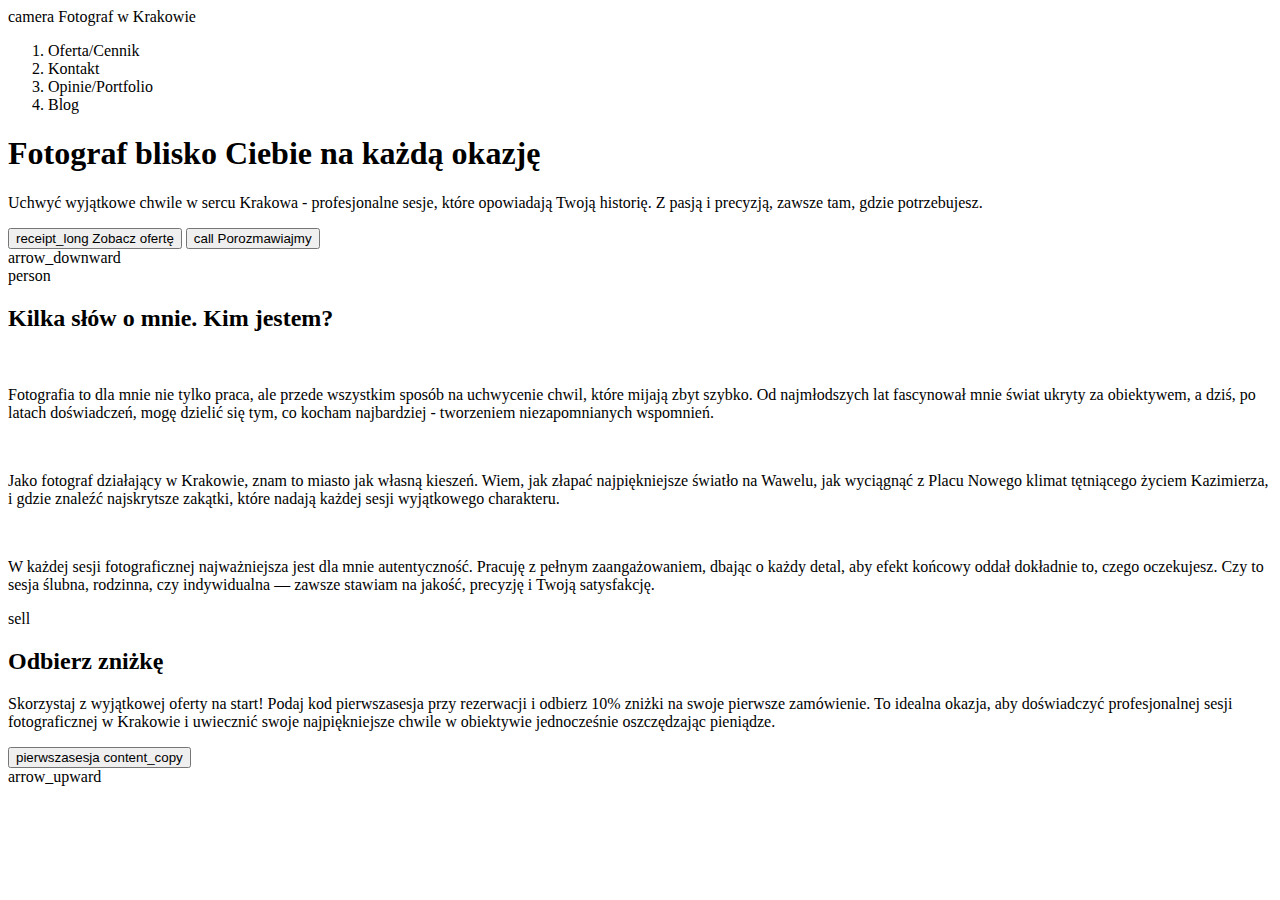
==== index.html @ c3c0aa63 "Stworzenie schematu witryny" ====
<!DOCTYPE html>
<html lang="pl-PL">
<head>
    <meta charset="UTF-8">
    <meta name="viewport" content="width=device-width, initial-scale=1.0">
    <meta name="description" content="">
    <meta http-equiv="X-UA-Compatible" content="ie=edge">
    <meta name="keywords" content="">
    <meta name="author" content="">
    <meta name="robots" content="index, follow">
    <meta name="theme-color" content="">
    <title>Document</title>
</head>
<body>
    <div class="container">
        <header class="header">
            <span class="icon">camera</span>
            <span class="title">Fotograf w Krakowie</span>
        </header>
        <nav class="menu">
            <ol>
                <li class="item">Oferta/Cennik</li>
                <li class="item">Kontakt</li>
                <li class="item">Opinie/Portfolio</li>
                <li class="item">Blog</li>
            </ol>
        </nav>
        <main>
            <section class="landing">
                <h1 class="heading">Fotograf blisko Ciebie na każdą okazję</h1>
                <p class="lead">Uchwyć wyjątkowe chwile w sercu Krakowa - profesjonalne sesje, 
                które opowiadają Twoją historię. Z pasją i precyzją, zawsze tam, gdzie potrzebujesz.</p>
                <section class="buttons">
                    <button class="secondary">
                        <span class="icon">receipt_long</span>
                        <span class="cta">Zobacz ofertę</span>
                    </button>
                    <button class="primary">
                        <span class="icon">call</span>
                        <span class="cta">Porozmawiajmy</span>
                    </button>
                </section>
            </section>
            <section class="divider">arrow_downward</section>
            <section class="about">
                <header class="subheader">
                    <span class="icon">person</span>
                    <h2 class="heading">Kilka słów o mnie. Kim jestem?</h2>
                </header>
                <img src="" alt="" class="photo">
                <p class="text">Fotografia to dla mnie nie tylko praca, ale przede wszystkim sposób na uchwycenie chwil, 
                które mijają zbyt szybko. Od najmłodszych lat fascynował mnie świat ukryty za obiektywem, a dziś, 
                po latach doświadczeń, mogę dzielić się tym, co kocham najbardziej - tworzeniem niezapomnianych wspomnień.</p>
                <img src="" alt="" class="photo">
                <p class="text">Jako fotograf działający w Krakowie, znam to miasto jak własną kieszeń. Wiem, 
                jak złapać najpiękniejsze światło na Wawelu, jak wyciągnąć z Placu Nowego klimat tętniącego życiem Kazimierza, 
                i gdzie znaleźć najskrytsze zakątki, które nadają każdej sesji wyjątkowego charakteru.</p>
                <img src="" alt="" class="photo">
                <p class="text">W każdej sesji fotograficznej najważniejsza jest dla mnie autentyczność. 
                Pracuję z pełnym zaangażowaniem, dbając o każdy detal, aby efekt końcowy oddał dokładnie to, czego oczekujesz. 
                Czy to sesja ślubna, rodzinna, czy indywidualna — zawsze stawiam na jakość, precyzję i Twoją satysfakcję.</p>
            </section>
            <section class="discount">
                <header class="subheader">
                    <span class="icon">sell</span>
                    <h2 class="heading">Odbierz zniżkę</h2>
                </header>
                <p class="text">Skorzystaj z wyjątkowej oferty na start! Podaj kod <span class="code">pierwszasesja</span> 
                przy rezerwacji i odbierz 10% zniżki na swoje pierwsze zamówienie. To idealna okazja, 
                aby doświadczyć profesjonalnej sesji fotograficznej w Krakowie i uwiecznić swoje najpiękniejsze chwile 
                w obiektywie jednocześnie oszczędzając pieniądze.</p>
                <button class="primary">
                    <span class="cta">pierwszasesja</span>
                    <span class="icon">content_copy</span>
                </button>
            </section>
        </main>
        <footer class="footer">arrow_upward</footer>
    </div>
</body>
</html>
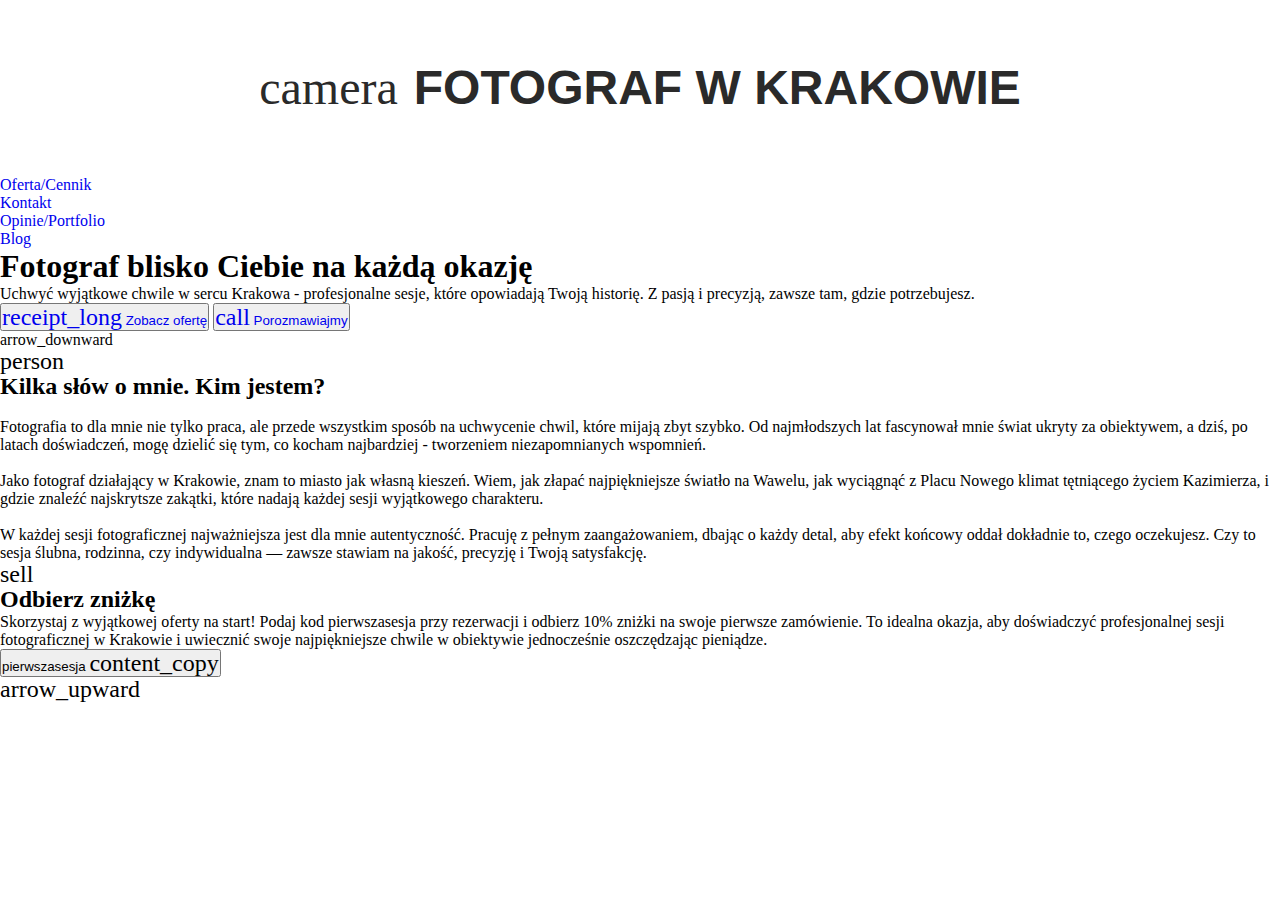
==== commit 7d7c393c: "Dodanie linków, czcionek i styli" ====
--- a/index.html
+++ b/index.html
@@ -9,20 +9,31 @@
     <meta name="author" content="">
     <meta name="robots" content="index, follow">
     <meta name="theme-color" content="">
-    <title>Document</title>
-</head>
+    <title>Fotograf w Krakowie - Fotograf blisko Ciebie na każdą okazję</title>
+    <link rel="stylesheet" href="main.css">
+    </head>
 <body>
     <div class="container">
-        <header class="header">
-            <span class="icon">camera</span>
-            <span class="title">Fotograf w Krakowie</span>
+        <header>
+            <a href="index.html" class="header link">
+                <span class="icon">camera</span>
+                <span class="title open-sans-semibold">Fotograf w Krakowie</span>
+            </a>
         </header>
         <nav class="menu">
             <ol>
-                <li class="item">Oferta/Cennik</li>
-                <li class="item">Kontakt</li>
-                <li class="item">Opinie/Portfolio</li>
-                <li class="item">Blog</li>
+                <li class="item">
+                    <a href="cennik.html" class="link">Oferta/Cennik</a>
+                </li>
+                <li class="item">
+                    <a href="kontakt.html" class="link">Kontakt</a>
+                </li>
+                <li class="item">
+                    <a href="opinie.html" class="link">Opinie/Portfolio</a>
+                </li>
+                <li class="item">
+                    <a href="blog.html" class="link">Blog</a>
+                </li>
             </ol>
         </nav>
         <main>
@@ -32,12 +43,16 @@
                 które opowiadają Twoją historię. Z pasją i precyzją, zawsze tam, gdzie potrzebujesz.</p>
                 <section class="buttons">
                     <button class="secondary">
-                        <span class="icon">receipt_long</span>
-                        <span class="cta">Zobacz ofertę</span>
+                        <a href="cennik.html" class="link">
+                            <span class="icon">receipt_long</span>
+                            <span class="cta">Zobacz ofertę</span>
+                        </a>
                     </button>
                     <button class="primary">
-                        <span class="icon">call</span>
-                        <span class="cta">Porozmawiajmy</span>
+                        <a href="kontakt.html" class="link">
+                            <span class="icon">call</span>
+                            <span class="cta">Porozmawiajmy</span>
+                        </a>
                     </button>
                 </section>
             </section>
@@ -60,7 +75,7 @@
                 Pracuję z pełnym zaangażowaniem, dbając o każdy detal, aby efekt końcowy oddał dokładnie to, czego oczekujesz. 
                 Czy to sesja ślubna, rodzinna, czy indywidualna — zawsze stawiam na jakość, precyzję i Twoją satysfakcję.</p>
             </section>
-            <section class="discount">
+            <section class="incentive">
                 <header class="subheader">
                     <span class="icon">sell</span>
                     <h2 class="heading">Odbierz zniżkę</h2>
@@ -75,7 +90,7 @@
                 </button>
             </section>
         </main>
-        <footer class="footer">arrow_upward</footer>
+        <footer class="icon">arrow_upward</footer>
     </div>
 </body>
 </html>
--- a/main.css
+++ b/main.css
@@ -0,0 +1,124 @@
+/******** CZCIONKI ********/
+
+/* Awaryjnie */
+@font-face {
+  font-family: 'Material Symbols Outlined';
+  font-style: normal;
+  font-weight: 100 700;
+  src: url(https://fonts.gstatic.com/s/materialsymbolsoutlined/v213/kJEhBvYX7BgnkSrUwT8OhrdQw4oELdPIeeII9v6oFsI.woff2) 
+    format('woff2');
+}
+
+/* Alfabet łaciński rozszerzony */
+@font-face {
+  font-family: 'Open Sans';
+  font-style: normal;
+  font-weight: 300 800;
+  font-stretch: 100%;
+  font-display: swap;
+  src: url(https://fonts.gstatic.com/s/opensans/v40/memvYaGs126MiZpBA-UvWbX2vVnXBbObj2OVTSGmu1aB.woff2) format('woff2');
+  unicode-range: U+0100-02BA, U+02BD-02C5, U+02C7-02CC, U+02CE-02D7, U+02DD-02FF, U+0304, U+0308, U+0329, U+1D00-1DBF, 
+    U+1E00-1E9F, U+1EF2-1EFF, U+2020, U+20A0-20AB, U+20AD-20C0, U+2113, U+2C60-2C7F, U+A720-A7FF;
+}
+
+/* Alfabet łaciński */
+@font-face {
+  font-family: 'Open Sans';
+  font-style: normal;
+  font-weight: 300 800;
+  font-stretch: 100%;
+  font-display: swap;
+  src: url(https://fonts.gstatic.com/s/opensans/v40/memvYaGs126MiZpBA-UvWbX2vVnXBbObj2OVTS-muw.woff2) format('woff2');
+  unicode-range: U+0000-00FF, U+0131, U+0152-0153, U+02BB-02BC, U+02C6, U+02DA, U+02DC, U+0304, U+0308, U+0329, U+2000-206F, 
+    U+20AC, U+2122, U+2191, U+2193, U+2212, U+2215, U+FEFF, U+FFFD;
+}
+
+.icon {
+  font-family: 'Material Symbols Outlined';
+  font-weight: normal;
+  font-style: normal;
+  font-size: 24px;
+  line-height: 1;
+  letter-spacing: normal;
+  text-transform: none;
+  display: inline-block;
+  white-space: nowrap;
+  word-wrap: normal;
+  direction: ltr;
+  -webkit-font-feature-settings: 'liga';
+  font-feature-settings: 'liga';
+  -webkit-font-smoothing: antialiased;
+  font-variation-settings: 'FILL' 0, 'wght' 400, 'GRAD' 0, 'opsz' 40;
+  color: inherit
+}
+
+.open-sans-light {
+  font-family: "Open Sans", sans-serif;
+  font-optical-sizing: auto;
+  font-weight: 300;
+  font-style: normal;
+  font-variation-settings: "wdth" 100;
+}
+
+.open-sans-semibold {
+  font-family: "Open Sans", sans-serif;
+  font-optical-sizing: auto;
+  font-weight: 600;
+  font-style: normal;
+  font-variation-settings: "wdth" 100;
+}
+
+/********* NAGŁÓWEK *********/
+
+.header {
+    display: flex;
+    justify-content: center;
+    align-items: center;
+    padding: 40px 0;
+    column-gap: 16px;
+    margin: 0 8px;
+
+    .icon {
+        font-size: 48px;
+        color: #2a2a2a;
+    }
+}
+
+.title {
+    font-size: 48px;
+    line-height: 200%;
+    color: #2A2A2A;
+    text-transform: uppercase;
+}
+
+@media screen and (max-width: 768px) {
+    .header .icon {
+        font-size: 24px;
+    }
+
+    .title {
+        font-size: 24px;
+    }
+}
+
+@media screen and (max-width: 375px) {
+    .header .icon {
+        font-size: 16px;
+    }
+
+    .title {
+        font-size: 16px;
+    }
+}
+
+/* ********* INNE ********* */
+
+* {
+    box-sizing: border-box;
+    margin: 0;
+    padding: 0;
+}
+
+.link {
+    text-decoration: none;
+}
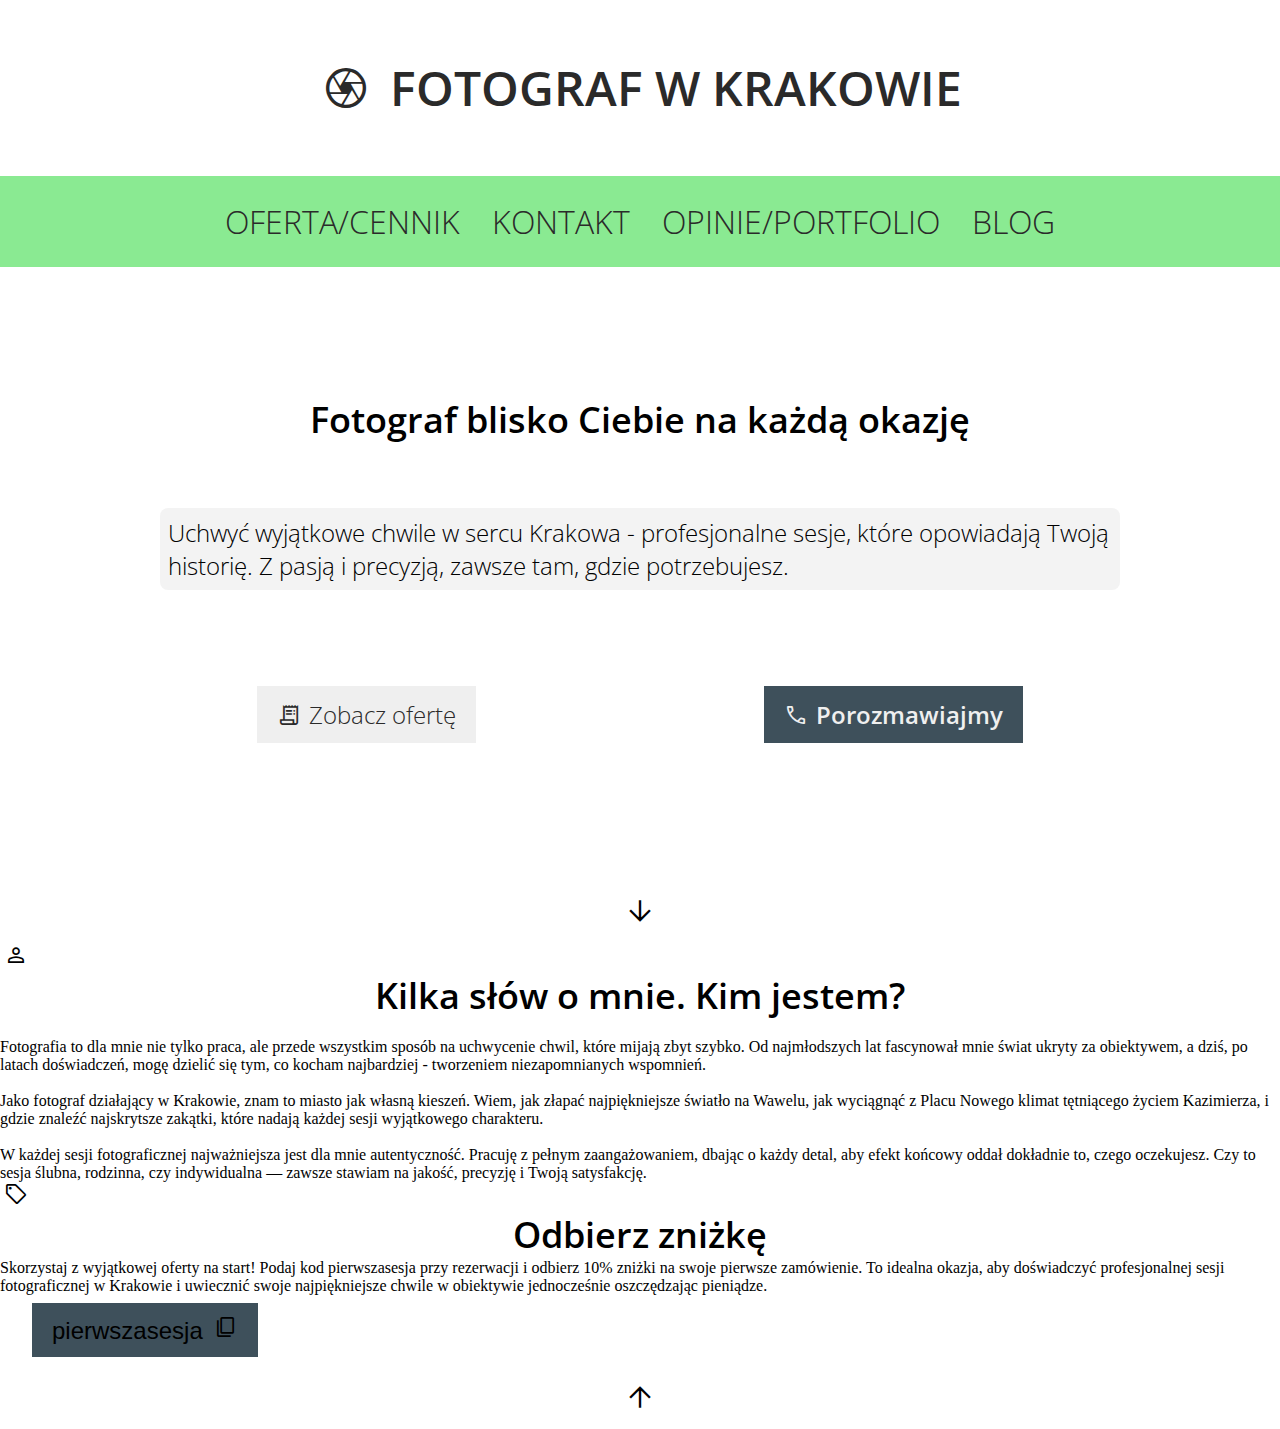
==== commit 32840dc5: "Dodanie stylów menu i landinga" ====
--- a/index.html
+++ b/index.html
@@ -20,8 +20,8 @@
                 <span class="title open-sans-semibold">Fotograf w Krakowie</span>
             </a>
         </header>
-        <nav class="menu">
-            <ol>
+        <nav>
+            <ol class="menu open-sans-light">
                 <li class="item">
                     <a href="cennik.html" class="link">Oferta/Cennik</a>
                 </li>
@@ -38,17 +38,17 @@
         </nav>
         <main>
             <section class="landing">
-                <h1 class="heading">Fotograf blisko Ciebie na każdą okazję</h1>
-                <p class="lead">Uchwyć wyjątkowe chwile w sercu Krakowa - profesjonalne sesje, 
+                <h1 class="heading open-sans-semibold">Fotograf blisko Ciebie na każdą okazję</h1>
+                <p class="lead open-sans-light">Uchwyć wyjątkowe chwile w sercu Krakowa - profesjonalne sesje, 
                 które opowiadają Twoją historię. Z pasją i precyzją, zawsze tam, gdzie potrzebujesz.</p>
                 <section class="buttons">
-                    <button class="secondary">
+                    <button class="secondary open-sans-light">
                         <a href="cennik.html" class="link">
                             <span class="icon">receipt_long</span>
                             <span class="cta">Zobacz ofertę</span>
                         </a>
                     </button>
-                    <button class="primary">
+                    <button class="primary open-sans-semibold">
                         <a href="kontakt.html" class="link">
                             <span class="icon">call</span>
                             <span class="cta">Porozmawiajmy</span>
@@ -56,11 +56,11 @@
                     </button>
                 </section>
             </section>
-            <section class="divider">arrow_downward</section>
+            <section class="divider icon">arrow_downward</section>
             <section class="about">
                 <header class="subheader">
                     <span class="icon">person</span>
-                    <h2 class="heading">Kilka słów o mnie. Kim jestem?</h2>
+                    <h2 class="heading open-sans-semibold">Kilka słów o mnie. Kim jestem?</h2>
                 </header>
                 <img src="" alt="" class="photo">
                 <p class="text">Fotografia to dla mnie nie tylko praca, ale przede wszystkim sposób na uchwycenie chwil, 
@@ -78,7 +78,7 @@
             <section class="incentive">
                 <header class="subheader">
                     <span class="icon">sell</span>
-                    <h2 class="heading">Odbierz zniżkę</h2>
+                    <h2 class="heading open-sans-semibold">Odbierz zniżkę</h2>
                 </header>
                 <p class="text">Skorzystaj z wyjątkowej oferty na start! Podaj kod <span class="code">pierwszasesja</span> 
                 przy rezerwacji i odbierz 10% zniżki na swoje pierwsze zamówienie. To idealna okazja, 
@@ -90,7 +90,7 @@
                 </button>
             </section>
         </main>
-        <footer class="icon">arrow_upward</footer>
+        <footer class="icon footer">arrow_upward</footer>
     </div>
 </body>
 </html>
--- a/main.css
+++ b/main.css
@@ -5,8 +5,7 @@
   font-family: 'Material Symbols Outlined';
   font-style: normal;
   font-weight: 100 700;
-  src: url(https://fonts.gstatic.com/s/materialsymbolsoutlined/v213/kJEhBvYX7BgnkSrUwT8OhrdQw4oELdPIeeII9v6oFsI.woff2) 
-    format('woff2');
+  src: url('./font/material-symbols-outlined.woff2') format('woff2');
 }
 
 /* Alfabet łaciński rozszerzony */
@@ -16,7 +15,7 @@
   font-weight: 300 800;
   font-stretch: 100%;
   font-display: swap;
-  src: url(https://fonts.gstatic.com/s/opensans/v40/memvYaGs126MiZpBA-UvWbX2vVnXBbObj2OVTSGmu1aB.woff2) format('woff2');
+  src: url('./font/open-sans-latin-extended.woff2') format('woff2');
   unicode-range: U+0100-02BA, U+02BD-02C5, U+02C7-02CC, U+02CE-02D7, U+02DD-02FF, U+0304, U+0308, U+0329, U+1D00-1DBF, 
     U+1E00-1E9F, U+1EF2-1EFF, U+2020, U+20A0-20AB, U+20AD-20C0, U+2113, U+2C60-2C7F, U+A720-A7FF;
 }
@@ -28,7 +27,7 @@
   font-weight: 300 800;
   font-stretch: 100%;
   font-display: swap;
-  src: url(https://fonts.gstatic.com/s/opensans/v40/memvYaGs126MiZpBA-UvWbX2vVnXBbObj2OVTS-muw.woff2) format('woff2');
+  src: url('./font/open-sans-latin.woff2') format('woff2');
   unicode-range: U+0000-00FF, U+0131, U+0152-0153, U+02BB-02BC, U+02C6, U+02DA, U+02DC, U+0304, U+0308, U+0329, U+2000-206F, 
     U+20AC, U+2122, U+2191, U+2193, U+2212, U+2215, U+FEFF, U+FFFD;
 }
@@ -111,6 +110,110 @@
     }
 }
 
+/*********** MENU ***********/
+
+.menu {
+    display: flex;
+    list-style-type: none;
+    justify-content: center;
+    background-color: #8AEA92;
+    flex-wrap: wrap;
+    padding: 0 16px;
+
+    .link {
+        color: #2a2a2a;
+    }
+}
+
+.item {
+    font-size: 32px;
+    padding: 24px 0;
+    text-transform: uppercase;
+    margin: 0 16px;
+}
+
+@media screen and (max-width: 1024px) {
+    .item {
+        font-size: 24px;
+    }
+}
+
+@media screen and (max-width: 768px) {
+    .item {
+        font-size: 20px;
+    }
+}
+
+@media screen and (max-width: 375px) {
+    .item {
+        font-size: 16px;
+    }
+}
+
+/********** LANDING ***********/
+
+.landing {
+    background-image: url('./image/photo/a-large-building-with-a-lot-of-birds-around-it-by-Aimable-Mugabo.png');
+    background-position: 0 30%;
+    
+    .heading {
+        padding-top: 128px;
+        min-width: 50vw;
+        max-width: 75vw;
+        margin: 0 auto 64px auto;
+    }
+}
+
+@media screen and (max-width: 768px) {
+    .lead {
+        font-size: 16px;
+    }
+}
+
+.lead {
+    background-color: rgba(239, 239, 239, 0.75);
+    font-size: 24px;
+    margin: 0 12.5vw;
+    padding: 8px;
+    border-radius: 8px;
+    min-width: 75vw;
+}
+
+.buttons {
+    display: flex;
+    justify-content: space-evenly;
+    flex-wrap: wrap;
+    margin-top: 88px;
+    padding-bottom: 128px;
+}
+
+.primary, .secondary {
+    padding: 12px 16px;
+    border: none;
+    margin: 8px 32px;
+}
+
+.secondary {
+    background-color: #efefef;
+
+    .link {
+        color: #2A2A2A;
+    }
+}
+
+.primary {
+    background-color: #3E505B;
+    
+    .link {
+        color: #efefef;
+    }
+}
+
+.icon, .cta {
+    font-size: 24px;
+    margin: 0 4px;
+}
+
 /* ********* INNE ********* */
 
 * {
@@ -121,4 +224,39 @@
 
 .link {
     text-decoration: none;
-}
+    display: flex;
+    justify-content: center;
+    align-items: center;
+}
+
+.heading {
+    font-size: 36px;
+    text-align: center;
+}
+
+@media screen and (max-width: 768px) {
+    .heading {
+        font-size: 28px;
+    }
+
+    .icon, .cta {
+        font-size: 16px;
+    }
+}
+
+@media screen and (max-width: 375px) {
+    .heading {
+        font-size: 20px;
+    }
+}
+
+.icon {
+    user-select: none;
+}
+
+.divider, .footer {
+    font-size: 32px;
+    margin: 16px 0;
+    text-align: center;
+    width: 100vw;
+}
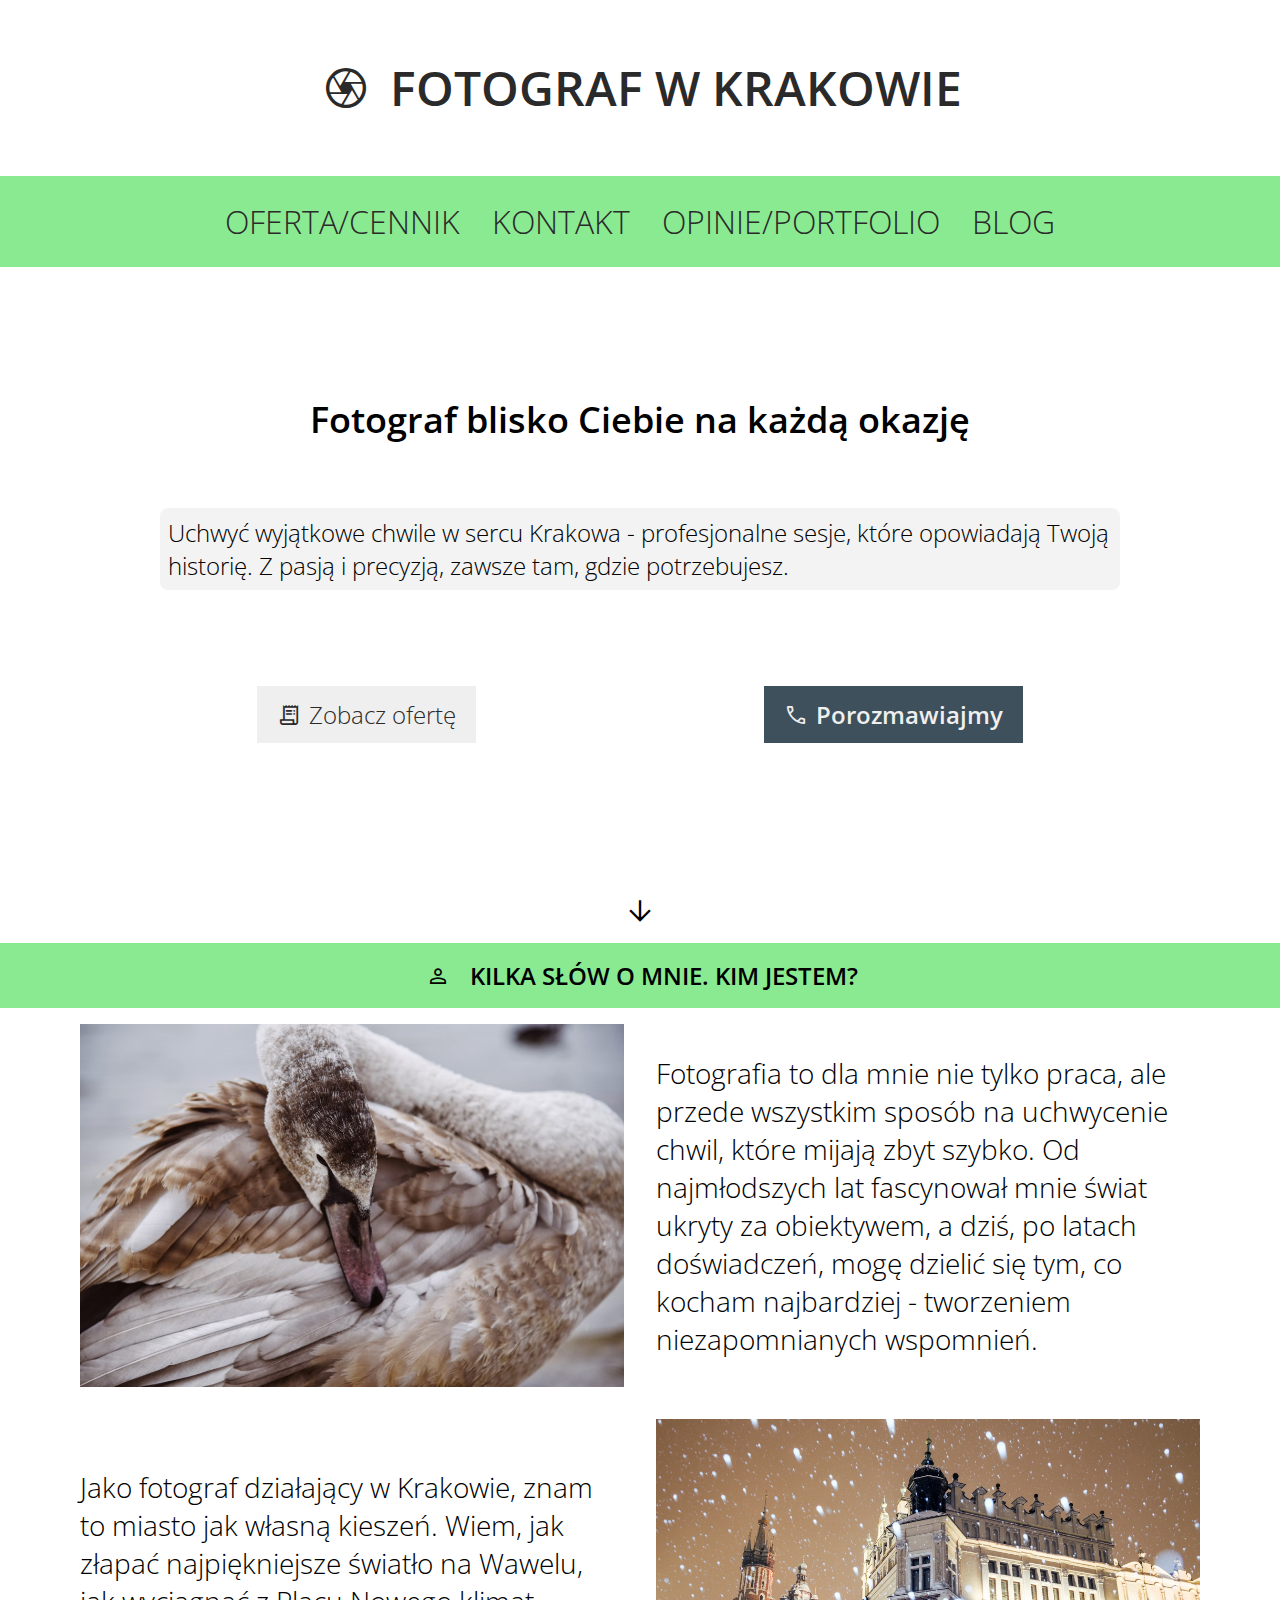
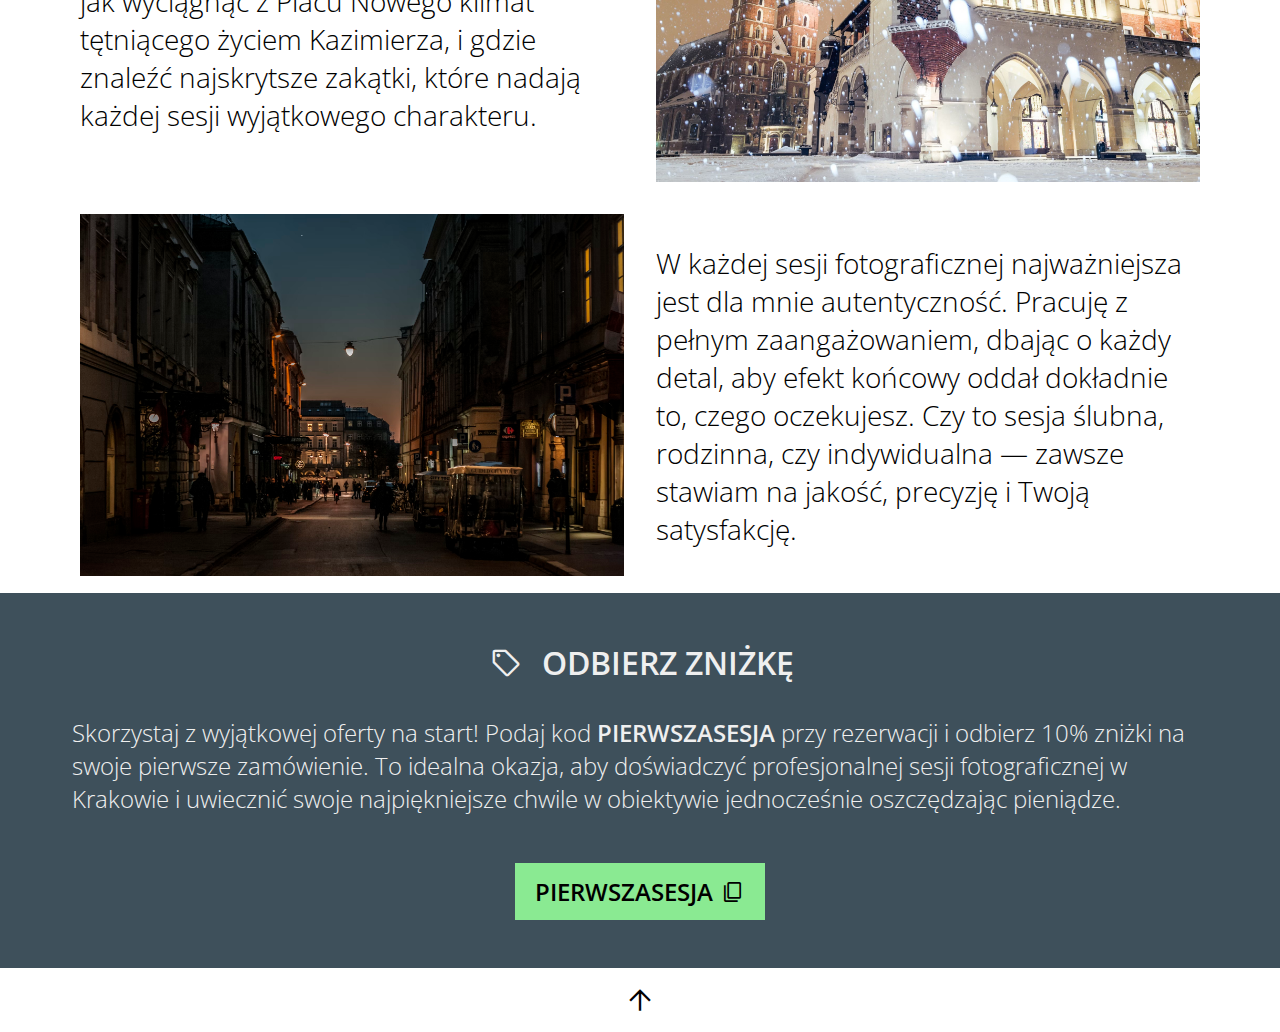
==== commit 6d4733c3: "Ukończenie stylów strony głównej" ====
--- a/index.html
+++ b/index.html
@@ -10,7 +10,8 @@
     <meta name="robots" content="index, follow">
     <meta name="theme-color" content="">
     <title>Fotograf w Krakowie - Fotograf blisko Ciebie na każdą okazję</title>
-    <link rel="stylesheet" href="main.css">
+    <link rel="stylesheet" href="./style/main.css">
+    <link rel="stylesheet" href="./style/index.css">
     </head>
 <body>
     <div class="container">
@@ -62,29 +63,32 @@
                     <span class="icon">person</span>
                     <h2 class="heading open-sans-semibold">Kilka słów o mnie. Kim jestem?</h2>
                 </header>
-                <img src="" alt="" class="photo">
-                <p class="text">Fotografia to dla mnie nie tylko praca, ale przede wszystkim sposób na uchwycenie chwil, 
-                które mijają zbyt szybko. Od najmłodszych lat fascynował mnie świat ukryty za obiektywem, a dziś, 
-                po latach doświadczeń, mogę dzielić się tym, co kocham najbardziej - tworzeniem niezapomnianych wspomnień.</p>
-                <img src="" alt="" class="photo">
-                <p class="text">Jako fotograf działający w Krakowie, znam to miasto jak własną kieszeń. Wiem, 
-                jak złapać najpiękniejsze światło na Wawelu, jak wyciągnąć z Placu Nowego klimat tętniącego życiem Kazimierza, 
-                i gdzie znaleźć najskrytsze zakątki, które nadają każdej sesji wyjątkowego charakteru.</p>
-                <img src="" alt="" class="photo">
-                <p class="text">W każdej sesji fotograficznej najważniejsza jest dla mnie autentyczność. 
-                Pracuję z pełnym zaangażowaniem, dbając o każdy detal, aby efekt końcowy oddał dokładnie to, czego oczekujesz. 
-                Czy to sesja ślubna, rodzinna, czy indywidualna — zawsze stawiam na jakość, precyzję i Twoją satysfakcję.</p>
+                <section class="images">
+                    <img src="./image/photo/brown-and-white-duck-on-white-textile-by-Kamil-Molendys.jpeg" alt="" class="photo grid-1">
+                    <p class="text open-sans-light grid-2">Fotografia to dla mnie nie tylko praca, ale przede wszystkim sposób na 
+                    uchwycenie chwil, które mijają zbyt szybko. Od najmłodszych lat fascynował mnie świat ukryty za obiektywem, 
+                    a dziś, po latach doświadczeń, mogę dzielić się tym, co kocham najbardziej - tworzeniem niezapomnianych 
+                    wspomnień.</p>
+                    <p class="text open-sans-light grid-3">Jako fotograf działający w Krakowie, znam to miasto jak własną kieszeń. Wiem, 
+                    jak złapać najpiękniejsze światło na Wawelu, jak wyciągnąć z Placu Nowego klimat tętniącego życiem Kazimierza, 
+                    i gdzie znaleźć najskrytsze zakątki, które nadają każdej sesji wyjątkowego charakteru.</p>
+                    <img src="./image/photo/brown-concrete-building-during-daytime-by-Jacek-Dylag.jpg" alt="" class="photo grid-4">
+                    <img src="./image/photo/gray-concrete-road-between-buildings-by-Janusz-Maniak.jpeg" alt="" class="photo grid-5">
+                    <p class="text open-sans-light grid-6">W każdej sesji fotograficznej najważniejsza jest dla mnie autentyczność. 
+                    Pracuję z pełnym zaangażowaniem, dbając o każdy detal, aby efekt końcowy oddał dokładnie to, czego oczekujesz. 
+                    Czy to sesja ślubna, rodzinna, czy indywidualna — zawsze stawiam na jakość, precyzję i Twoją satysfakcję.</p>
+                </section>
             </section>
             <section class="incentive">
                 <header class="subheader">
                     <span class="icon">sell</span>
                     <h2 class="heading open-sans-semibold">Odbierz zniżkę</h2>
                 </header>
-                <p class="text">Skorzystaj z wyjątkowej oferty na start! Podaj kod <span class="code">pierwszasesja</span> 
-                przy rezerwacji i odbierz 10% zniżki na swoje pierwsze zamówienie. To idealna okazja, 
-                aby doświadczyć profesjonalnej sesji fotograficznej w Krakowie i uwiecznić swoje najpiękniejsze chwile 
-                w obiektywie jednocześnie oszczędzając pieniądze.</p>
-                <button class="primary">
+                <p class="text open-sans-light">Skorzystaj z wyjątkowej oferty na start! Podaj kod 
+                <span class="code open-sans-semibold">pierwszasesja</span> przy rezerwacji i odbierz 10% zniżki na swoje pierwsze zamówienie. 
+                To idealna okazja, aby doświadczyć profesjonalnej sesji fotograficznej w Krakowie i uwiecznić swoje najpiękniejsze 
+                chwile w obiektywie jednocześnie oszczędzając pieniądze.</p>
+                <button class="primary open-sans-semibold">
                     <span class="cta">pierwszasesja</span>
                     <span class="icon">content_copy</span>
                 </button>
--- a/style/main.css
+++ b/style/main.css
@@ -0,0 +1,266 @@
+/******** CZCIONKI ********/
+
+/* Awaryjnie */
+@font-face {
+  font-family: 'Material Symbols Outlined';
+  font-style: normal;
+  font-weight: 100 700;
+  src: url('../font/material-symbols-outlined.woff2') format('woff2');
+}
+
+/* Alfabet łaciński rozszerzony */
+@font-face {
+  font-family: 'Open Sans';
+  font-style: normal;
+  font-weight: 300 800;
+  font-stretch: 100%;
+  font-display: swap;
+  src: url('../font/open-sans-latin-extended.woff2') format('woff2');
+  unicode-range: U+0100-02BA, U+02BD-02C5, U+02C7-02CC, U+02CE-02D7, U+02DD-02FF, U+0304, U+0308, U+0329, U+1D00-1DBF, 
+    U+1E00-1E9F, U+1EF2-1EFF, U+2020, U+20A0-20AB, U+20AD-20C0, U+2113, U+2C60-2C7F, U+A720-A7FF;
+}
+
+/* Alfabet łaciński */
+@font-face {
+  font-family: 'Open Sans';
+  font-style: normal;
+  font-weight: 300 800;
+  font-stretch: 100%;
+  font-display: swap;
+  src: url('../font/open-sans-latin.woff2') format('woff2');
+  unicode-range: U+0000-00FF, U+0131, U+0152-0153, U+02BB-02BC, U+02C6, U+02DA, U+02DC, U+0304, U+0308, U+0329, U+2000-206F, 
+    U+20AC, U+2122, U+2191, U+2193, U+2212, U+2215, U+FEFF, U+FFFD;
+}
+
+.icon {
+  font-family: 'Material Symbols Outlined';
+  font-weight: normal;
+  font-style: normal;
+  font-size: 24px;
+  line-height: 1;
+  letter-spacing: normal;
+  text-transform: none;
+  display: inline-block;
+  white-space: nowrap;
+  word-wrap: normal;
+  direction: ltr;
+  -webkit-font-feature-settings: 'liga';
+  font-feature-settings: 'liga';
+  -webkit-font-smoothing: antialiased;
+  font-variation-settings: 'FILL' 0, 'wght' 400, 'GRAD' 0, 'opsz' 40;
+  color: inherit
+}
+
+.open-sans-light {
+  font-family: "Open Sans", sans-serif;
+  font-optical-sizing: auto;
+  font-weight: 300;
+  font-style: normal;
+  font-variation-settings: "wdth" 100;
+}
+
+.open-sans-semibold {
+  font-family: "Open Sans", sans-serif;
+  font-optical-sizing: auto;
+  font-weight: 600;
+  font-style: normal;
+  font-variation-settings: "wdth" 100;
+}
+
+/********* NAGŁÓWEK *********/
+
+.header {
+    display: flex;
+    justify-content: center;
+    align-items: center;
+    padding: 40px 0;
+    column-gap: 16px;
+    margin: 0 8px;
+
+    .icon {
+        font-size: 48px;
+        color: #2a2a2a;
+    }
+}
+
+.title {
+    font-size: 48px;
+    line-height: 200%;
+    color: #2A2A2A;
+    text-transform: uppercase;
+}
+
+@media screen and (max-width: 768px) {
+    .header .icon {
+        font-size: 24px;
+    }
+
+    .title {
+        font-size: 24px;
+    }
+}
+
+@media screen and (max-width: 375px) {
+    .header .icon {
+        font-size: 16px;
+    }
+
+    .title {
+        font-size: 16px;
+    }
+}
+
+/*********** MENU ***********/
+
+.menu {
+    display: flex;
+    list-style-type: none;
+    justify-content: center;
+    background-color: #8AEA92;
+    flex-wrap: wrap;
+    padding: 0 16px;
+
+    .link {
+        color: #2a2a2a;
+    }
+}
+
+.item {
+    font-size: 32px;
+    padding: 24px 0;
+    text-transform: uppercase;
+    margin: 0 16px;
+}
+
+@media screen and (max-width: 1024px) {
+    .item {
+        font-size: 24px;
+    }
+}
+
+@media screen and (max-width: 768px) {
+    .item {
+        font-size: 20px;
+    }
+}
+
+@media screen and (max-width: 375px) {
+    .item {
+        font-size: 16px;
+    }
+}
+
+/* ******** ZNIŻKA ******** */
+
+.incentive {
+    background-color: #3E505B;
+    padding: 16px 0 48px 0;
+    color: #efefef;
+    
+    .subheader {
+        display: flex;
+        justify-content: center;
+        align-items: center;
+        padding: 32px 0;
+        
+        .heading {
+            text-transform: uppercase;
+            margin-left: 16px;
+            font-size: 32px;
+        }
+
+        .icon {
+            font-size: 32px;
+        }
+    }
+
+    .text {
+        font-size: 24px;
+        margin: 0 72px;
+    }
+
+    .primary {
+        padding: 12px 16px;
+        border: none;
+        margin: 8px 32px;
+        background-color: #8AEA92;
+        display: flex;
+        justify-content: center;
+        align-items: center;
+        margin: 48px auto 0 auto;
+        text-transform: uppercase;
+    }
+
+    .code {
+        text-transform: uppercase;
+    }
+}
+
+@media screen and (max-width: 900px) {
+    .incentive {
+        .subheader {
+            .heading {
+                font-size: 20px;
+            }
+        }
+
+        .text {
+            font-size: 16px;
+        }
+    }
+}
+
+@media screen and (max-width: 500px) {
+    .incentive {
+        .text {
+            margin: 0 32px;
+        }
+    }
+}
+
+/* ********* INNE ********* */
+
+* {
+    box-sizing: border-box;
+    margin: 0;
+    padding: 0;
+}
+
+.link {
+    text-decoration: none;
+    display: flex;
+    justify-content: center;
+    align-items: center;
+}
+
+.heading {
+    font-size: 36px;
+    text-align: center;
+}
+
+@media screen and (max-width: 768px) {
+    .heading {
+        font-size: 28px;
+    }
+
+    .icon, .cta {
+        font-size: 16px;
+    }
+}
+
+@media screen and (max-width: 375px) {
+    .heading {
+        font-size: 20px;
+    }
+}
+
+.icon {
+    user-select: none;
+}
+
+.divider, .footer {
+    font-size: 32px !important;
+    margin: 16px 0 !important;
+    text-align: center;
+    width: 100vw;
+}
--- a/style/index.css
+++ b/style/index.css
@@ -0,0 +1,161 @@
+/********** LANDING ***********/
+
+.landing {
+    background-image: url('../image/photo/a-large-building-with-a-lot-of-birds-around-it-by-Aimable-Mugabo.png');
+    background-position: 0 30%;
+    
+    .heading {
+        padding-top: 128px;
+        min-width: 50vw;
+        max-width: 75vw;
+        margin: 0 auto 64px auto;
+    }
+}
+
+@media screen and (max-width: 768px) {
+    .lead {
+        font-size: 16px;
+    }
+}
+
+.lead {
+    background-color: rgba(239, 239, 239, 0.75);
+    font-size: 24px;
+    margin: 0 12.5vw;
+    padding: 8px;
+    border-radius: 8px;
+    min-width: 75vw;
+}
+
+.buttons {
+    display: flex;
+    justify-content: space-evenly;
+    flex-wrap: wrap;
+    margin-top: 88px;
+    padding-bottom: 128px;
+}
+
+.primary, .secondary {
+    padding: 12px 16px;
+    border: none;
+    margin: 8px 32px;
+}
+
+.secondary {
+    background-color: #efefef;
+
+    .link {
+        color: #2A2A2A;
+    }
+}
+
+.primary {
+    background-color: #3E505B;
+    
+    .link {
+        color: #efefef;
+    }
+}
+
+.icon, .cta {
+    font-size: 24px;
+    margin: 0 4px;
+}
+
+/* ******* O MNIE ********* */
+
+.about {
+    .subheader {
+        background-color: #8AEA92;
+        padding: 16px 0;
+        display: flex;
+        justify-content: center;
+        align-items: center;
+        
+        .heading {
+            text-transform: uppercase;
+            margin-left: 16px;
+            font-size: 24px;
+        }
+    }
+
+    .text {
+        font-size: 28px;
+        max-width: 45vw;
+        padding: 16px;
+        display: inline-flex;
+        justify-content: center;
+        align-items: center;
+    }
+    
+    .photo {
+        max-width: 45vw;
+        padding: 16px;
+        display: inline-flex;
+        justify-content: center;
+        align-items: center;
+    }
+
+    .images {
+        padding: 0 5vw;
+        display: grid;  
+        grid-template-rows: 1fr 1fr 1fr;
+        grid-template-columns: 1fr 1fr;
+    }
+}
+
+@media screen and (max-width: 1200px) {
+    .about {
+        .text {
+            font-size: 20px;
+        }
+    }
+}
+
+@media screen and (max-width: 900px) {
+    .about {
+        .subheader {
+            .heading {
+                font-size: 20px;
+            }
+        }
+
+        .text {
+            font-size: 16px;
+        }
+    }
+}
+
+@media screen and (max-width: 768px) {
+    .about {
+        .subheader {
+            .heading {
+                font-size: 16px;
+            }
+        }
+
+        .text {
+            max-width: 90vw;
+        }
+        
+        .photo {
+            max-width: 90vw;
+        }
+
+        .images {
+            grid-template-rows: 6fr;
+            grid-template-columns: 1fr;
+            justify-items: center;
+        }
+
+        .grid-3 {
+            grid-row: 4;
+            grid-column: 1;
+        }
+
+        .grid-4 {
+            grid-row: 3;
+            grid-column: 1;
+        }
+    }
+}
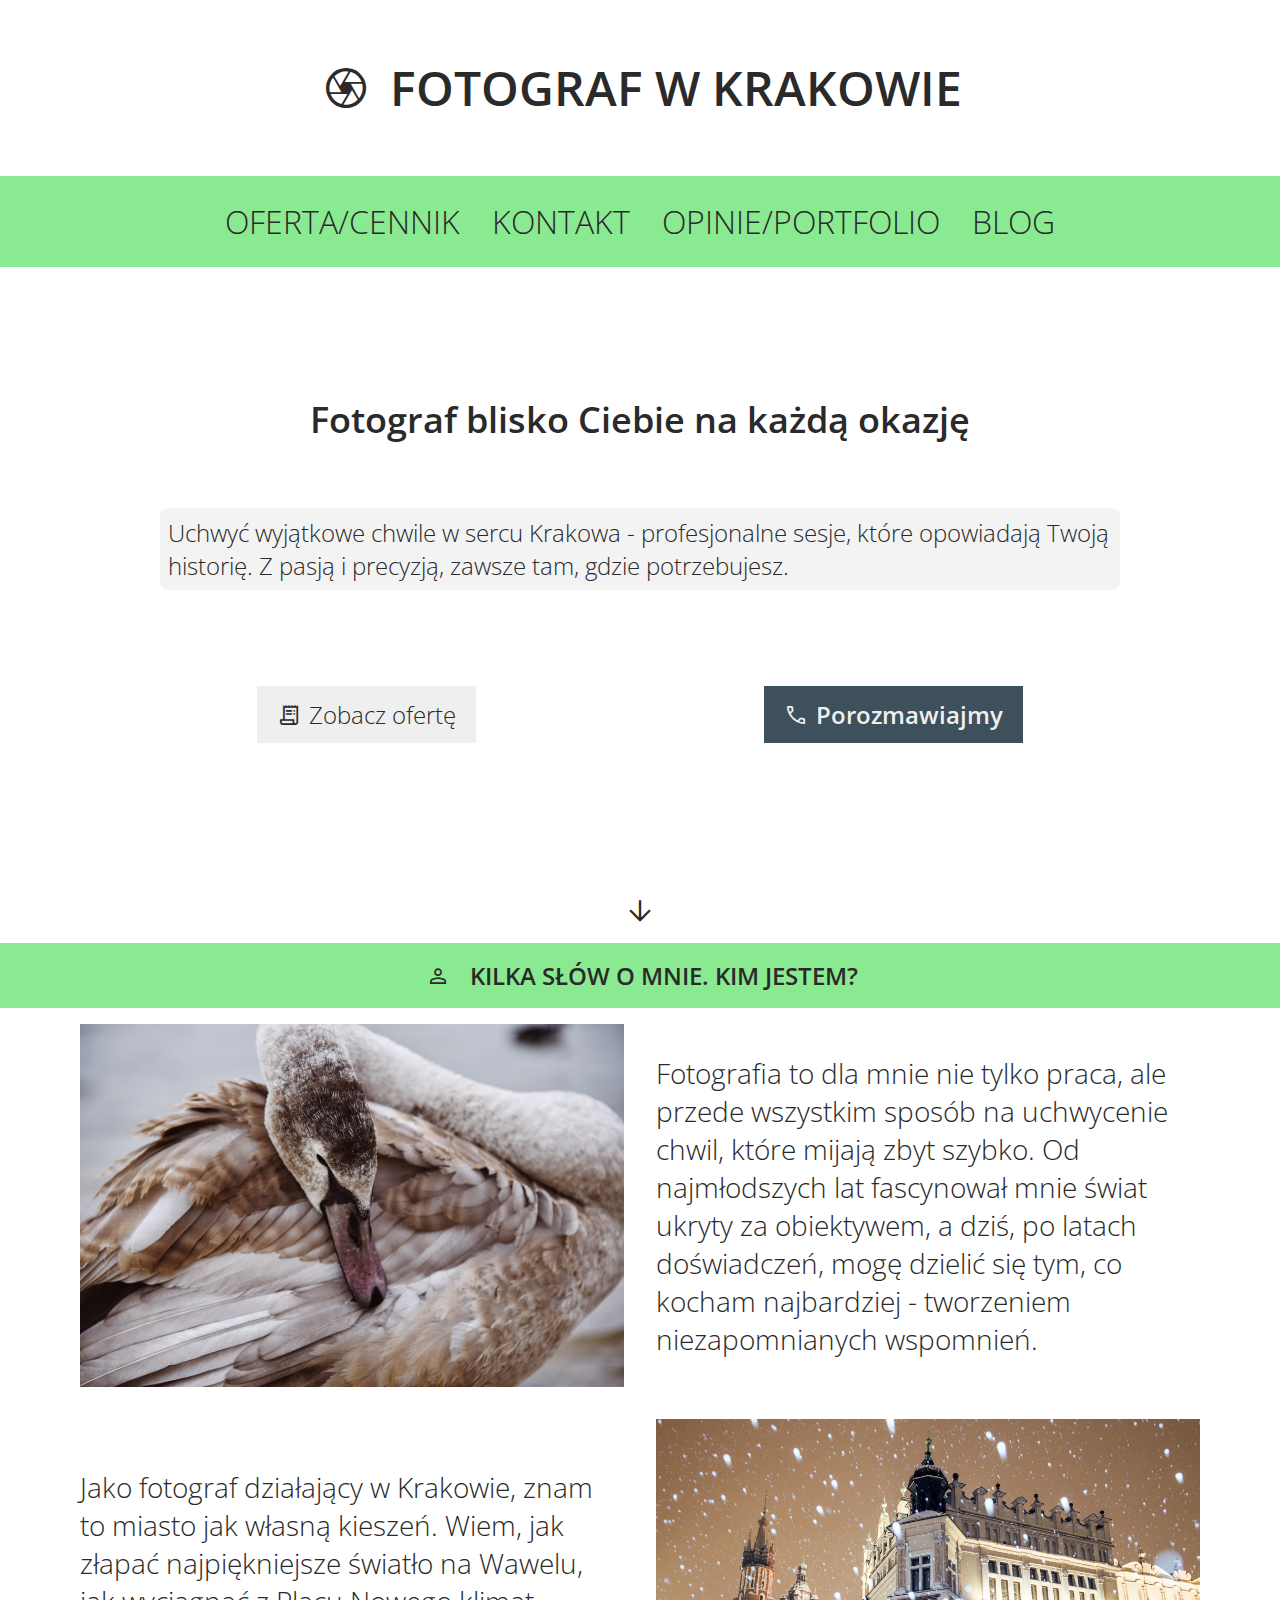
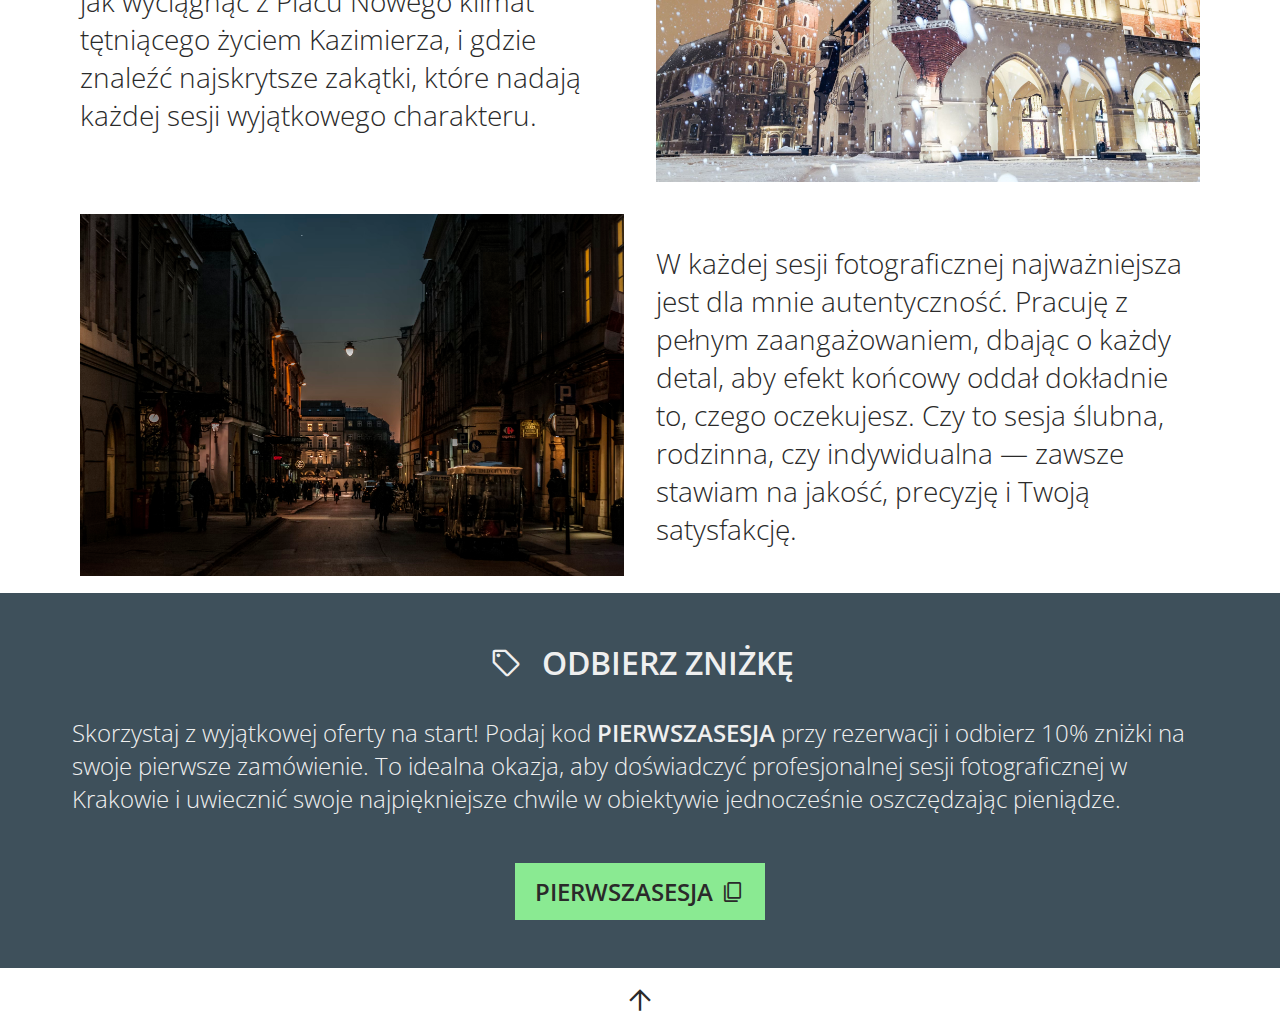
==== commit 564ac597: "Dodanie favikony i metadanych" ====
--- a/index.html
+++ b/index.html
@@ -9,10 +9,21 @@
     <meta name="author" content="">
     <meta name="robots" content="index, follow">
     <meta name="theme-color" content="">
+    <meta name="robots" content="noindex, nofollow">
+    <meta name="author" content="Szymon Hyziak">
+    <meta name="title" content="Fotograf w Krakowie - Fotograf blisko Ciebie na każdą okazję">
+    
     <title>Fotograf w Krakowie - Fotograf blisko Ciebie na każdą okazję</title>
+    
     <link rel="stylesheet" href="./style/main.css">
     <link rel="stylesheet" href="./style/index.css">
-    </head>
+    <link rel="shortcut icon" href="./image/favicon.ico" type="image/x-icon">
+    <link rel="apple-touch-icon" href="./image/favicon.ico">
+    
+    <!--[if lt IE 9]>
+        !function(a,b){function c(a,b){var c=a.createElement("p"),d=a.getElementsByTagName("head")[0]||a.documentElement;return c.innerHTML="x<style>"+b+"</style>",d.insertBefore(c.lastChild,d.firstChild)}function d(){var a=t.elements;return"string"==typeof a?a.split(" "):a}function e(a,b){var c=t.elements;"string"!=typeof c&&(c=c.join(" ")),"string"!=typeof a&&(a=a.join(" ")),t.elements=c+" "+a,j(b)}function f(a){var b=s[a[q]];return b||(b={},r++,a[q]=r,s[r]=b),b}function g(a,c,d){if(c||(c=b),l)return c.createElement(a);d||(d=f(c));var e;return e=d.cache[a]?d.cache[a].cloneNode():p.test(a)?(d.cache[a]=d.createElem(a)).cloneNode():d.createElem(a),!e.canHaveChildren||o.test(a)||e.tagUrn?e:d.frag.appendChild(e)}function h(a,c){if(a||(a=b),l)return a.createDocumentFragment();c=c||f(a);for(var e=c.frag.cloneNode(),g=0,h=d(),i=h.length;i>g;g++)e.createElement(h[g]);return e}function i(a,b){b.cache||(b.cache={},b.createElem=a.createElement,b.createFrag=a.createDocumentFragment,b.frag=b.createFrag()),a.createElement=function(c){return t.shivMethods?g(c,a,b):b.createElem(c)},a.createDocumentFragment=Function("h,f","return function(){var n=f.cloneNode(),c=n.createElement;h.shivMethods&&("+d().join().replace(/[\w\-:]+/g,function(a){return b.createElem(a),b.frag.createElement(a),'c("'+a+'")'})+");return n}")(t,b.frag)}function j(a){a||(a=b);var d=f(a);return!t.shivCSS||k||d.hasCSS||(d.hasCSS=!!c(a,"article,aside,dialog,figcaption,figure,footer,header,hgroup,main,nav,section{display:block}mark{background:#FF0;color:#000}template{display:none}")),l||i(a,d),a}var k,l,m="3.7.3",n=a.html5||{},o=/^<|^(?:button|map|select|textarea|object|iframe|option|optgroup)$/i,p=/^(?:a|b|code|div|fieldset|h1|h2|h3|h4|h5|h6|i|label|li|ol|p|q|span|strong|style|table|tbody|td|th|tr|ul)$/i,q="_html5shiv",r=0,s={};!function(){try{var a=b.createElement("a");a.innerHTML="<xyz></xyz>",k="hidden"in a,l=1==a.childNodes.length||function(){b.createElement("a");var a=b.createDocumentFragment();return"undefined"==typeof a.cloneNode||"undefined"==typeof a.createDocumentFragment||"undefined"==typeof a.createElement}()}catch(c){k=!0,l=!0}}();var t={elements:n.elements||"abbr article aside audio bdi canvas data datalist details dialog figcaption figure footer header hgroup main mark meter nav output picture progress section summary template time video",version:m,shivCSS:n.shivCSS!==!1,supportsUnknownElements:l,shivMethods:n.shivMethods!==!1,type:"default",shivDocument:j,createElement:g,createDocumentFragment:h,addElements:e};a.html5=t,j(b),"object"==typeof module&&module.exports&&(module.exports=t)}("undefined"!=typeof window?window:this,document);
+    <![endif]-->
+</head>
 <body>
     <div class="container">
         <header>
@@ -57,7 +68,7 @@
                     </button>
                 </section>
             </section>
-            <section class="divider icon">arrow_downward</section>
+            <section class="divider icon arrow_downward">arrow_downward</section>
             <section class="about">
                 <header class="subheader">
                     <span class="icon">person</span>
@@ -88,13 +99,14 @@
                 <span class="code open-sans-semibold">pierwszasesja</span> przy rezerwacji i odbierz 10% zniżki na swoje pierwsze zamówienie. 
                 To idealna okazja, aby doświadczyć profesjonalnej sesji fotograficznej w Krakowie i uwiecznić swoje najpiękniejsze 
                 chwile w obiektywie jednocześnie oszczędzając pieniądze.</p>
-                <button class="primary open-sans-semibold">
+                <button class="primary open-sans-semibold content_copy">
                     <span class="cta">pierwszasesja</span>
-                    <span class="icon">content_copy</span>
+                    <span class="icon content_copy_icon">content_copy</span>
                 </button>
             </section>
         </main>
-        <footer class="icon footer">arrow_upward</footer>
+        <footer class="icon footer arrow_upward">arrow_upward</footer>
     </div>
+    <script src="js/index.js" async></script>
 </body>
 </html>
--- a/style/main.css
+++ b/style/main.css
@@ -76,7 +76,8 @@
     padding: 40px 0;
     column-gap: 16px;
     margin: 0 8px;
-
+    cursor: pointer;
+    
     .icon {
         font-size: 48px;
         color: #2a2a2a;
@@ -119,6 +120,7 @@
     background-color: #8AEA92;
     flex-wrap: wrap;
     padding: 0 16px;
+    user-select: none;
 
     .link {
         color: #2a2a2a;
@@ -162,11 +164,13 @@
         justify-content: center;
         align-items: center;
         padding: 32px 0;
+        color: #efefef;
         
         .heading {
             text-transform: uppercase;
             margin-left: 16px;
             font-size: 32px;
+            color: #efefef;
         }
 
         .icon {
@@ -177,6 +181,7 @@
     .text {
         font-size: 24px;
         margin: 0 72px;
+        color: #efefef;
     }
 
     .primary {
@@ -189,10 +194,13 @@
         align-items: center;
         margin: 48px auto 0 auto;
         text-transform: uppercase;
+        cursor: pointer;
+        user-select: none;
     }
 
     .code {
         text-transform: uppercase;
+        color: #efefef;
     }
 }
 
@@ -224,6 +232,11 @@
     box-sizing: border-box;
     margin: 0;
     padding: 0;
+    color: #2a2a2a;
+}
+
+html {
+    overflow-x: hidden;
 }
 
 .link {
@@ -263,4 +276,5 @@
     margin: 16px 0 !important;
     text-align: center;
     width: 100vw;
-}
+    cursor: pointer;
+}
--- a/style/index.css
+++ b/style/index.css
@@ -43,7 +43,8 @@
 
 .secondary {
     background-color: #efefef;
-
+    user-select: none;
+    
     .link {
         color: #2A2A2A;
     }
@@ -53,6 +54,10 @@
     background-color: #3E505B;
     
     .link {
+        color: #efefef;
+    }
+
+    .cta {
         color: #efefef;
     }
 }
@@ -159,3 +164,11 @@
         }
     }
 }
+
+/* ******** KOD *********** */
+
+.content_copy {
+    .cta {
+        color: #2a2a2a;
+    }
+}
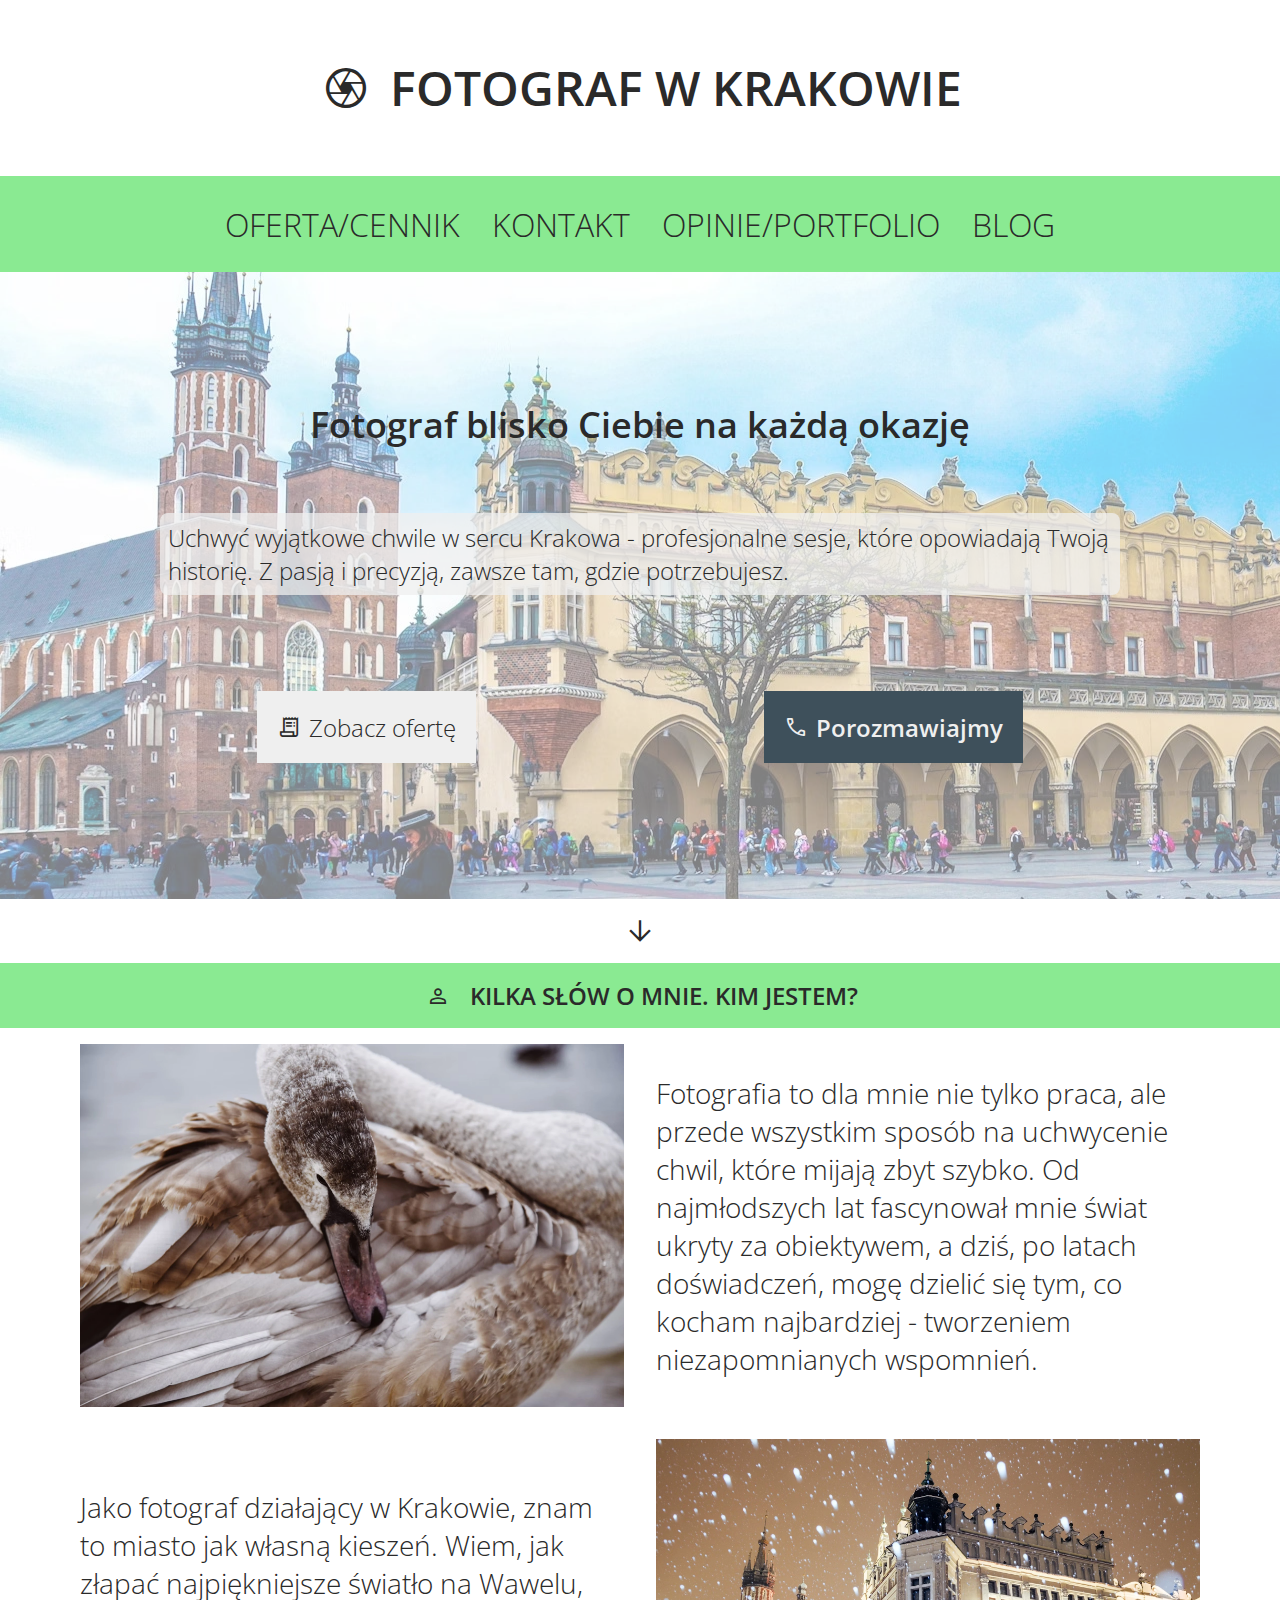
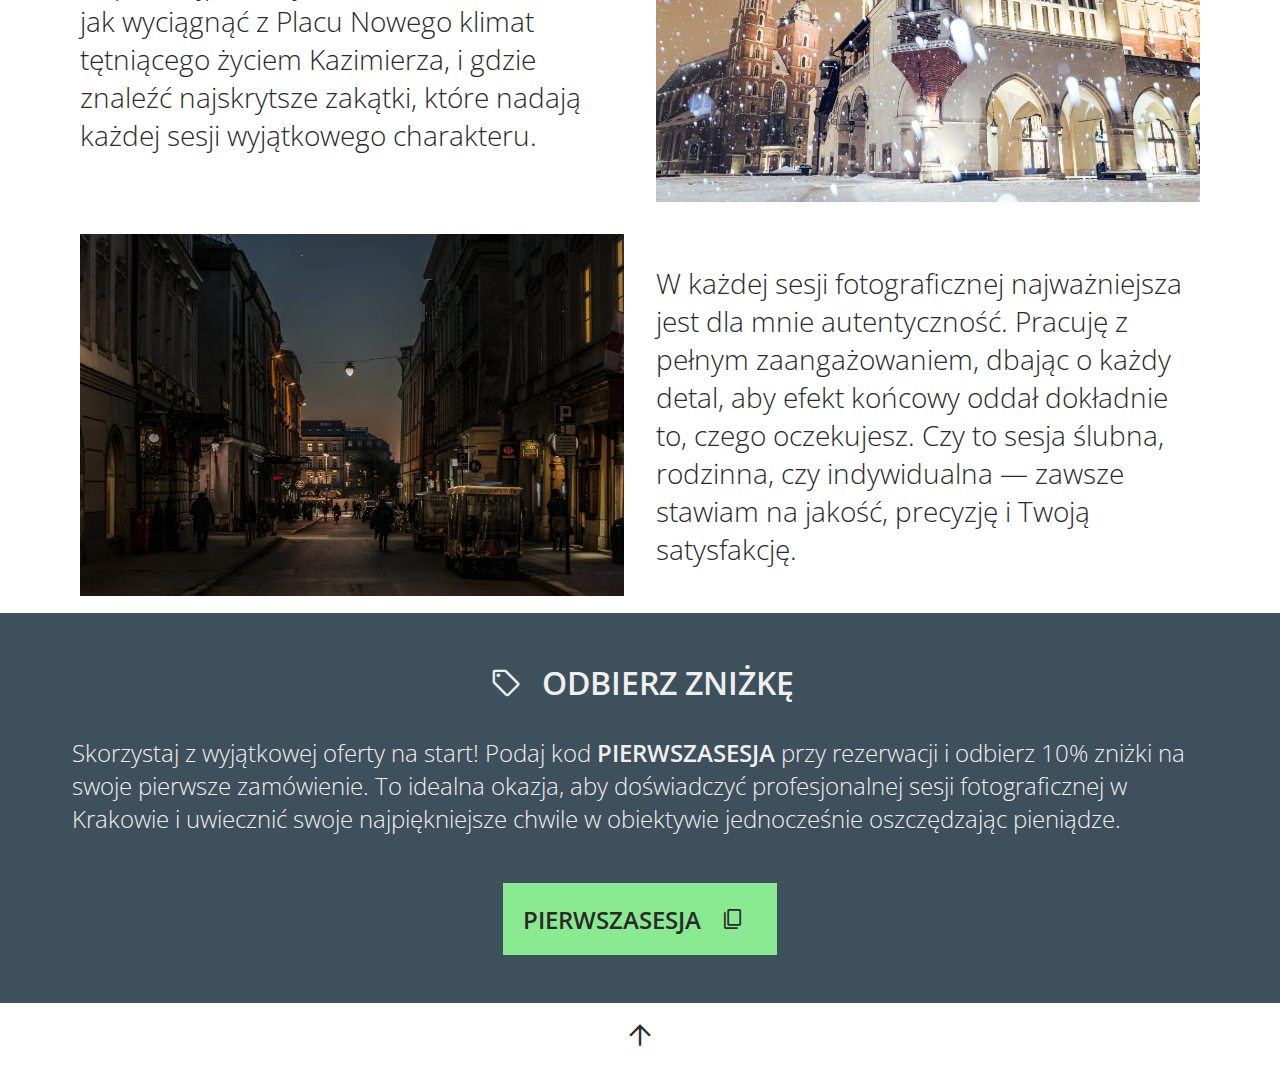
==== commit aecc25f6: "Wprowadzenie poprawek z audytu Lighthouse" ====
--- a/index.html
+++ b/index.html
@@ -3,7 +3,7 @@
 <head>
     <meta charset="UTF-8">
     <meta name="viewport" content="width=device-width, initial-scale=1.0">
-    <meta name="description" content="">
+    <meta name="description" content="Uchwyć wyjątkowe chwile w sercu Krakowa - profesjonalne sesje, które opowiadają Twoją historię. Z pasją i precyzją, zawsze tam, gdzie potrzebujesz.">
     <meta http-equiv="X-UA-Compatible" content="ie=edge">
     <meta name="keywords" content="">
     <meta name="author" content="">
@@ -12,11 +12,20 @@
     <meta name="robots" content="noindex, nofollow">
     <meta name="author" content="Szymon Hyziak">
     <meta name="title" content="Fotograf w Krakowie - Fotograf blisko Ciebie na każdą okazję">
+    <link rel="manifest" href="./manifest.json">
     
     <title>Fotograf w Krakowie - Fotograf blisko Ciebie na każdą okazję</title>
     
-    <link rel="stylesheet" href="./style/main.css">
-    <link rel="stylesheet" href="./style/index.css">
+    <link rel="preload" href="./style/main.css" as="style" onload="this.onload=null;this.rel='stylesheet'">
+    <noscript>
+        <link rel="stylesheet" href="./style/main.css">
+    </noscript>
+
+    <link rel="preload" href="./style/index.css" as="style" onload="this.onload=null;this.rel='stylesheet'">
+    <noscript>
+        <link rel="stylesheet" href="./style/index.css">
+    </noscript>
+
     <link rel="shortcut icon" href="./image/favicon.ico" type="image/x-icon">
     <link rel="apple-touch-icon" href="./image/favicon.ico">
     
@@ -27,7 +36,7 @@
 <body>
     <div class="container">
         <header>
-            <a href="index.html" class="header link">
+            <a href="index.html" class="header link touch-target">
                 <span class="icon">camera</span>
                 <span class="title open-sans-semibold">Fotograf w Krakowie</span>
             </a>
@@ -35,16 +44,16 @@
         <nav>
             <ol class="menu open-sans-light">
                 <li class="item">
-                    <a href="cennik.html" class="link">Oferta/Cennik</a>
+                    <a href="cennik.html" class="link touch-target">Oferta/Cennik</a>
                 </li>
                 <li class="item">
-                    <a href="kontakt.html" class="link">Kontakt</a>
+                    <a href="kontakt.html" class="link touch-target">Kontakt</a>
                 </li>
                 <li class="item">
-                    <a href="opinie.html" class="link">Opinie/Portfolio</a>
+                    <a href="opinie.html" class="link touch-target">Opinie/Portfolio</a>
                 </li>
                 <li class="item">
-                    <a href="blog.html" class="link">Blog</a>
+                    <a href="blog.html" class="link touch-target">Blog</a>
                 </li>
             </ol>
         </nav>
@@ -54,14 +63,14 @@
                 <p class="lead open-sans-light">Uchwyć wyjątkowe chwile w sercu Krakowa - profesjonalne sesje, 
                 które opowiadają Twoją historię. Z pasją i precyzją, zawsze tam, gdzie potrzebujesz.</p>
                 <section class="buttons">
-                    <button class="secondary open-sans-light">
-                        <a href="cennik.html" class="link">
+                    <button class="secondary open-sans-light" tabindex="-1">
+                        <a href="cennik.html" class="link touch-target">
                             <span class="icon">receipt_long</span>
                             <span class="cta">Zobacz ofertę</span>
                         </a>
                     </button>
-                    <button class="primary open-sans-semibold">
-                        <a href="kontakt.html" class="link">
+                    <button class="primary open-sans-semibold" tabindex="-1">
+                        <a href="kontakt.html" class="link touch-target">
                             <span class="icon">call</span>
                             <span class="cta">Porozmawiajmy</span>
                         </a>
@@ -75,7 +84,7 @@
                     <h2 class="heading open-sans-semibold">Kilka słów o mnie. Kim jestem?</h2>
                 </header>
                 <section class="images">
-                    <img src="./image/photo/brown-and-white-duck-on-white-textile-by-Kamil-Molendys.jpeg" alt="" class="photo grid-1">
+                    <img src="./image/photo/brown-and-white-duck-on-white-textile-by-Kamil-Molendys.webp" alt="" class="photo grid-1">
                     <p class="text open-sans-light grid-2">Fotografia to dla mnie nie tylko praca, ale przede wszystkim sposób na 
                     uchwycenie chwil, które mijają zbyt szybko. Od najmłodszych lat fascynował mnie świat ukryty za obiektywem, 
                     a dziś, po latach doświadczeń, mogę dzielić się tym, co kocham najbardziej - tworzeniem niezapomnianych 
@@ -83,8 +92,8 @@
                     <p class="text open-sans-light grid-3">Jako fotograf działający w Krakowie, znam to miasto jak własną kieszeń. Wiem, 
                     jak złapać najpiękniejsze światło na Wawelu, jak wyciągnąć z Placu Nowego klimat tętniącego życiem Kazimierza, 
                     i gdzie znaleźć najskrytsze zakątki, które nadają każdej sesji wyjątkowego charakteru.</p>
-                    <img src="./image/photo/brown-concrete-building-during-daytime-by-Jacek-Dylag.jpg" alt="" class="photo grid-4">
-                    <img src="./image/photo/gray-concrete-road-between-buildings-by-Janusz-Maniak.jpeg" alt="" class="photo grid-5">
+                    <img src="./image/photo/brown-concrete-building-during-daytime-by-Jacek-Dylag.webp" alt="" class="photo grid-4">
+                    <img src="./image/photo/gray-concrete-road-between-buildings-by-Janusz-Maniak.webp" alt="" class="photo grid-5">
                     <p class="text open-sans-light grid-6">W każdej sesji fotograficznej najważniejsza jest dla mnie autentyczność. 
                     Pracuję z pełnym zaangażowaniem, dbając o każdy detal, aby efekt końcowy oddał dokładnie to, czego oczekujesz. 
                     Czy to sesja ślubna, rodzinna, czy indywidualna — zawsze stawiam na jakość, precyzję i Twoją satysfakcję.</p>
@@ -101,12 +110,14 @@
                 chwile w obiektywie jednocześnie oszczędzając pieniądze.</p>
                 <button class="primary open-sans-semibold content_copy">
                     <span class="cta">pierwszasesja</span>
-                    <span class="icon content_copy_icon">content_copy</span>
+                    <span class="icon content_copy_icon touch-target">content_copy</span>
                 </button>
             </section>
         </main>
-        <footer class="icon footer arrow_upward">arrow_upward</footer>
+        <footer class="icon footer arrow_upward touch-target">arrow_upward</footer>
     </div>
-    <script src="js/index.js" async></script>
+    <script async src="js/index.js"></script>
+    <script async src="js/arrow_downward.js"></script>
+    <script async src="js/content_copy.js"></script>
 </body>
 </html>
--- a/style/main.css
+++ b/style/main.css
@@ -278,3 +278,8 @@
     width: 100vw;
     cursor: pointer;
 }
+
+.touch-target {
+    min-width: 48px;
+    min-height: 48px;
+}
--- a/style/main.css
+++ b/style/main.css
@@ -278,3 +278,8 @@
     width: 100vw;
     cursor: pointer;
 }
+
+.touch-target {
+    min-width: 48px;
+    min-height: 48px;
+}
--- a/style/index.css
+++ b/style/index.css
@@ -1,7 +1,7 @@
 /********** LANDING ***********/
 
 .landing {
-    background-image: url('../image/photo/a-large-building-with-a-lot-of-birds-around-it-by-Aimable-Mugabo.png');
+    background-image: url('../image/photo/a-large-building-with-a-lot-of-birds-around-it-by-Aimable-Mugabo-10.webp');
     background-position: 0 30%;
     
     .heading {
@@ -168,6 +168,12 @@
 /* ******** KOD *********** */
 
 .content_copy {
+    .content_copy_icon {
+        display: flex;
+        justify-content: center;
+        align-items: center;
+    }
+
     .cta {
         color: #2a2a2a;
     }
--- a/style/index.css
+++ b/style/index.css
@@ -1,7 +1,7 @@
 /********** LANDING ***********/
 
 .landing {
-    background-image: url('../image/photo/a-large-building-with-a-lot-of-birds-around-it-by-Aimable-Mugabo.png');
+    background-image: url('../image/photo/a-large-building-with-a-lot-of-birds-around-it-by-Aimable-Mugabo-10.webp');
     background-position: 0 30%;
     
     .heading {
@@ -168,6 +168,12 @@
 /* ******** KOD *********** */
 
 .content_copy {
+    .content_copy_icon {
+        display: flex;
+        justify-content: center;
+        align-items: center;
+    }
+
     .cta {
         color: #2a2a2a;
     }
